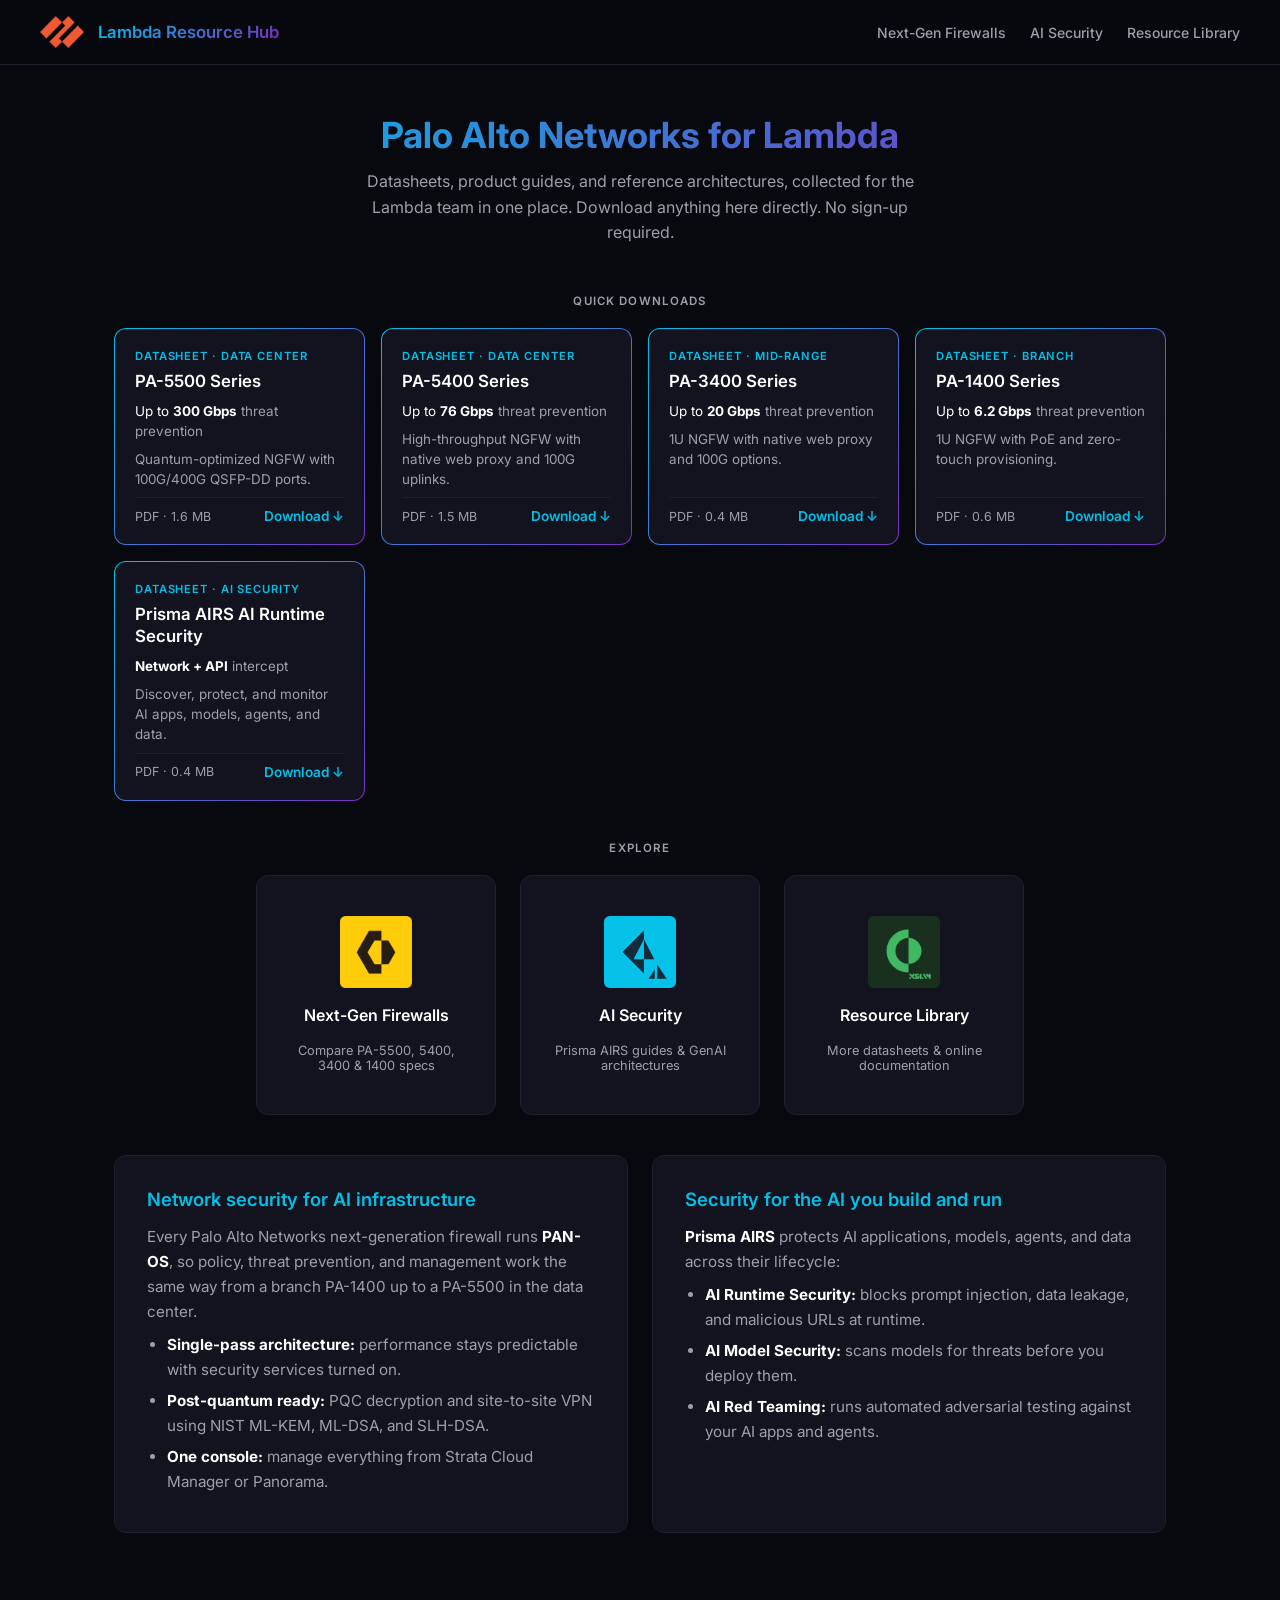
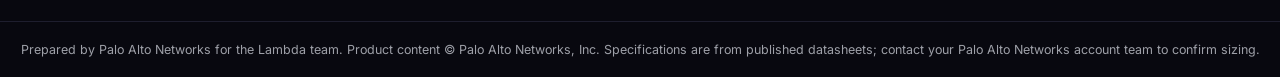
==== site/index.html @ ef271e7d "Add customer-facing Palo Alto Networks resource hub for Lambda Static four-page site (home, next-gen" ====
<!DOCTYPE html>
<html lang="en">
<head>
  <meta charset="UTF-8" />
  <meta name="viewport" content="width=device-width, initial-scale=1.0" />
  <title>Palo Alto Networks Resource Hub for Lambda</title>
  <meta name="description" content="Palo Alto Networks datasheets, Prisma AIRS guides, and reference architectures for the Lambda team." />
  <link rel="icon" type="image/png" href="assets/images/PAN-Color.png" />
  <link rel="stylesheet" href="assets/css/styles.css?v=1" />
</head>
<body>
  <nav>
    <img src="assets/images/PAN-Color.png" alt="Palo Alto Networks" class="logo" />
    <a class="site-title" href="index.html">Lambda Resource Hub</a>
    <div class="nav-links">
      <a href="firewalls.html">Next-Gen Firewalls</a>
      <a href="ai-security.html">AI Security</a>
      <a href="resources.html">Resource Library</a>
    </div>
  </nav>

  <main>
    <div class="page-header">
      <h1>Palo Alto Networks for Lambda</h1>
      <p>Datasheets, product guides, and reference architectures, collected for the Lambda team in one place. Download anything here directly. No sign-up required.</p>
    </div>

    <p class="section-label">Quick downloads</p>
    <div class="dl-grid">
      <a class="dl-card featured" href="assets/docs/datasheets/pa-5500-series.pdf" download>
        <span class="dl-kicker">Datasheet &middot; Data center</span>
        <span class="dl-title">PA-5500 Series</span>
        <span class="dl-stat">Up to <strong>300 Gbps</strong> <span>threat prevention</span></span>
        <span class="dl-desc">Quantum-optimized NGFW with 100G/400G QSFP-DD ports.</span>
        <span class="dl-action">PDF &middot; 1.6 MB <strong>Download &darr;</strong></span>
      </a>
      <a class="dl-card featured" href="assets/docs/datasheets/pa-5400-series.pdf" download>
        <span class="dl-kicker">Datasheet &middot; Data center</span>
        <span class="dl-title">PA-5400 Series</span>
        <span class="dl-stat">Up to <strong>76 Gbps</strong> <span>threat prevention</span></span>
        <span class="dl-desc">High-throughput NGFW with native web proxy and 100G uplinks.</span>
        <span class="dl-action">PDF &middot; 1.5 MB <strong>Download &darr;</strong></span>
      </a>
      <a class="dl-card featured" href="assets/docs/datasheets/pa-3400-series.pdf" download>
        <span class="dl-kicker">Datasheet &middot; Mid-range</span>
        <span class="dl-title">PA-3400 Series</span>
        <span class="dl-stat">Up to <strong>20 Gbps</strong> <span>threat prevention</span></span>
        <span class="dl-desc">1U NGFW with native web proxy and 100G options.</span>
        <span class="dl-action">PDF &middot; 0.4 MB <strong>Download &darr;</strong></span>
      </a>
      <a class="dl-card featured" href="assets/docs/datasheets/pa-1400-series.pdf" download>
        <span class="dl-kicker">Datasheet &middot; Branch</span>
        <span class="dl-title">PA-1400 Series</span>
        <span class="dl-stat">Up to <strong>6.2 Gbps</strong> <span>threat prevention</span></span>
        <span class="dl-desc">1U NGFW with PoE and zero-touch provisioning.</span>
        <span class="dl-action">PDF &middot; 0.6 MB <strong>Download &darr;</strong></span>
      </a>
      <a class="dl-card featured" href="assets/docs/datasheets/prisma-airs-ai-runtime-security.pdf" download>
        <span class="dl-kicker">Datasheet &middot; AI security</span>
        <span class="dl-title">Prisma AIRS AI Runtime Security</span>
        <span class="dl-stat"><strong>Network + API</strong> <span>intercept</span></span>
        <span class="dl-desc">Discover, protect, and monitor AI apps, models, agents, and data.</span>
        <span class="dl-action">PDF &middot; 0.4 MB <strong>Download &darr;</strong></span>
      </a>
    </div>

    <p class="section-label">Explore</p>
    <div class="menu-grid" style="margin-bottom:40px;">
      <a href="firewalls.html" class="menu-card">
        <div class="card-icon" style="background:none;width:72px;height:72px;">
          <img src="assets/images/Strata-Hybrid-dark.png" alt="" style="width:100%;height:100%;object-fit:contain;" />
        </div>
        <span class="card-label">Next-Gen Firewalls</span>
        <span class="card-sub">Compare PA-5500, 5400, 3400 &amp; 1400 specs</span>
      </a>

      <a href="ai-security.html" class="menu-card">
        <div class="card-icon" style="background:none;width:72px;height:72px;">
          <img src="assets/images/Prisma-AIRS-Hybrid-dark.svg" alt="" style="width:100%;height:100%;object-fit:contain;" />
        </div>
        <span class="card-label">AI Security</span>
        <span class="card-sub">Prisma AIRS guides &amp; GenAI architectures</span>
      </a>

      <a href="resources.html" class="menu-card">
        <div class="card-icon" style="background:none;width:72px;height:72px;">
          <img src="assets/images/Cortex-XSIAM-Hybrid.png" alt="" style="width:100%;height:100%;object-fit:contain;" />
        </div>
        <span class="card-label">Resource Library</span>
        <span class="card-sub">More datasheets &amp; online documentation</span>
      </a>
    </div>

    <div class="two-col">
      <div class="card">
        <h2>Network security for AI infrastructure</h2>
        <div class="prose">
          <p>Every Palo Alto Networks next-generation firewall runs <strong>PAN-OS</strong>, so policy, threat prevention, and management work the same way from a branch PA-1400 up to a PA-5500 in the data center.</p>
          <ul>
            <li><strong>Single-pass architecture:</strong> performance stays predictable with security services turned on.</li>
            <li><strong>Post-quantum ready:</strong> PQC decryption and site-to-site VPN using NIST ML-KEM, ML-DSA, and SLH-DSA.</li>
            <li><strong>One console:</strong> manage everything from Strata Cloud Manager or Panorama.</li>
          </ul>
        </div>
      </div>
      <div class="card">
        <h2>Security for the AI you build and run</h2>
        <div class="prose">
          <p><strong>Prisma AIRS</strong> protects AI applications, models, agents, and data across their lifecycle:</p>
          <ul>
            <li><strong>AI Runtime Security:</strong> blocks prompt injection, data leakage, and malicious URLs at runtime.</li>
            <li><strong>AI Model Security:</strong> scans models for threats before you deploy them.</li>
            <li><strong>AI Red Teaming:</strong> runs automated adversarial testing against your AI apps and agents.</li>
          </ul>
        </div>
      </div>
    </div>
  </main>

  <footer>
    Prepared by Palo Alto Networks for the Lambda team. Product content &copy; Palo Alto Networks, Inc. Specifications are from published datasheets; contact your Palo Alto Networks account team to confirm sizing.
  </footer>
</body>
</html>
---- site/assets/css/styles.css ----
@import url('https://fonts.googleapis.com/css2?family=Inter:wght@300;400;500;600;700&display=swap');

*, *::before, *::after { box-sizing: border-box; margin: 0; padding: 0; }

:root {
  --bg:        #08080F;
  --surface:   #13131F;
  --border:    #1E1E2E;
  --cyan:      #00C0E8;
  --purple:    #7B2FBE;
  --gradient:  linear-gradient(135deg, #00C0E8, #7B2FBE);
  --text:      #FFFFFF;
  --muted:     #9EA0A8;
  --radius:    12px;
  --font:      'Inter', system-ui, sans-serif;
}

html { font-size: 16px; }

body {
  background: var(--bg);
  color: var(--text);
  font-family: var(--font);
  min-height: 100vh;
  display: flex;
  flex-direction: column;
}

/* ── Nav ── */
nav {
  display: flex;
  align-items: center;
  gap: 14px;
  padding: 16px 40px;
  border-bottom: 1px solid var(--border);
  background: rgba(8,8,15,0.85);
  backdrop-filter: blur(12px);
  position: sticky;
  top: 0;
  z-index: 100;
}

nav img.logo { height: 32px; object-fit: contain; }

nav .site-title {
  font-size: 1.05rem;
  font-weight: 600;
  background: var(--gradient);
  -webkit-background-clip: text;
  -webkit-text-fill-color: transparent;
  background-clip: text;
  text-decoration: none;
}

nav .nav-links { margin-left: auto; display: flex; gap: 24px; }
nav .nav-links a {
  color: var(--muted);
  text-decoration: none;
  font-size: 0.875rem;
  font-weight: 500;
  transition: color 0.2s;
}
nav .nav-links a:hover { color: var(--cyan); }

/* ── Main ── */
main {
  flex: 1;
  width: 100%;
  max-width: 1100px;
  margin: 0 auto;
  padding: 48px 24px;
}

/* ── Page header ── */
.page-header {
  text-align: center;
  margin-bottom: 48px;
}
.page-header h1 {
  font-size: 2.25rem;
  font-weight: 700;
  background: var(--gradient);
  -webkit-background-clip: text;
  -webkit-text-fill-color: transparent;
  background-clip: text;
  margin-bottom: 12px;
}
.page-header p {
  color: var(--muted);
  font-size: 1rem;
  max-width: 560px;
  margin: 0 auto;
  line-height: 1.6;
}

/* ── Card ── */
.card {
  background: var(--surface);
  border: 1px solid var(--border);
  border-radius: var(--radius);
  padding: 32px;
}

/* ── Form ── */
.form-group { margin-bottom: 20px; }
.form-group label {
  display: block;
  font-size: 0.875rem;
  font-weight: 500;
  margin-bottom: 8px;
  color: var(--muted);
}
.form-group input {
  width: 100%;
  background: var(--bg);
  border: 1px solid var(--border);
  border-radius: 8px;
  padding: 12px 16px;
  color: var(--text);
  font-family: var(--font);
  font-size: 0.95rem;
  outline: none;
  transition: border-color 0.2s;
}
.form-group input:focus { border-color: var(--cyan); }
.form-group input::placeholder { color: #4a4a5a; }

.form-note {
  font-size: 0.8rem;
  color: var(--muted);
  margin-top: 6px;
  line-height: 1.5;
}

/* ── Buttons ── */
.btn {
  display: inline-flex;
  align-items: center;
  justify-content: center;
  gap: 8px;
  padding: 12px 28px;
  border-radius: 8px;
  font-family: var(--font);
  font-size: 0.95rem;
  font-weight: 600;
  cursor: pointer;
  text-decoration: none;
  transition: opacity 0.2s, transform 0.15s;
  border: none;
}
.btn:hover { opacity: 0.88; transform: translateY(-1px); }
.btn:active { transform: translateY(0); }

.btn-primary {
  background: var(--gradient);
  color: #fff;
  width: 100%;
}

.btn-outline {
  background: transparent;
  border: 1px solid var(--cyan);
  color: var(--cyan);
}

.btn-secondary {
  background: var(--surface);
  border: 1px solid var(--border);
  color: var(--text);
}

/* ── Section label ── */
.section-label {
  font-size: 0.72rem;
  font-weight: 600;
  text-transform: uppercase;
  letter-spacing: 0.1em;
  color: var(--muted);
  margin-bottom: 20px;
  text-align: center;
}

/* ── Menu grid ── */
.menu-grid {
  display: grid;
  grid-template-columns: repeat(auto-fit, 240px);
  gap: 24px;
  justify-content: center;
}

.menu-card {
  background: var(--surface);
  border: 1px solid var(--border);
  border-radius: var(--radius);
  padding: 36px 24px;
  text-decoration: none;
  display: flex;
  flex-direction: column;
  align-items: center;
  gap: 16px;
  transition: border-color 0.2s, transform 0.2s, box-shadow 0.2s;
  aspect-ratio: 1 / 1;
  justify-content: center;
  text-align: center;
}
.menu-card:hover {
  border-color: var(--cyan);
  transform: translateY(-4px);
  box-shadow: 0 12px 32px rgba(0,192,232,0.12);
}
.menu-card .card-icon {
  width: 52px;
  height: 52px;
  border-radius: 14px;
  background: var(--gradient);
  display: flex;
  align-items: center;
  justify-content: center;
  font-size: 1.5rem;
}
.menu-card .card-label {
  font-size: 1rem;
  font-weight: 600;
  color: var(--text);
  line-height: 1.4;
}
.menu-card .card-sub {
  font-size: 0.8rem;
  color: var(--muted);
}
.menu-card--disabled {
  opacity: 0.4;
  cursor: default;
  pointer-events: none;
}

/* ── Graphic link ── */
.graphic-link {
  display: block;
  max-width: 560px;
  margin: 0 auto 28px;
  border-radius: var(--radius);
  overflow: hidden;
  border: 1px solid rgba(63,95,172,0.35);
  box-shadow: 0px 0px 18px rgba(26,19,72,0.15);
  transition: transform 0.2s, box-shadow 0.2s;
}
.graphic-link:hover {
  transform: translateY(-2px);
  box-shadow: 0 12px 32px rgba(0,192,232,0.15);
}
.graphic-link img {
  display: block;
  width: 100%;
}

/* ── Embed container ── */
.embed-wrap {
  border-radius: var(--radius);
  overflow: hidden;
  border: 1px solid var(--border);
  background: var(--surface);
  margin-bottom: 32px;
}

/* ── Slideshow ── */
.slideshow { margin-bottom: 32px; }
.slideshow-frame {
  position: relative;
  border: 1px solid rgba(63,95,172,0.35);
  box-shadow: 0px 0px 18px rgba(26,19,72,0.15);
  border-radius: 10px;
  overflow: hidden;
  background: #000;
  aspect-ratio: 1920/1080;
}
.slideshow .slide {
  display: block;
  width: 100%;
  height: 100%;
  object-fit: contain;
  cursor: pointer;
}
.slideshow .slide[hidden] { display: none; }
.slide-nav {
  position: absolute;
  top: 50%;
  transform: translateY(-50%);
  width: 44px;
  height: 44px;
  border-radius: 50%;
  border: 1px solid var(--border);
  background: rgba(10,10,18,0.7);
  color: var(--text);
  font-size: 1.6rem;
  line-height: 1;
  cursor: pointer;
  transition: border-color 0.2s, color 0.2s;
}
.slide-nav:hover { border-color: var(--cyan); color: var(--cyan); }
.slide-prev { left: 12px; }
.slide-next { right: 12px; }
.slide-dots {
  display: flex;
  justify-content: center;
  gap: 10px;
  margin-top: 14px;
}
.slide-dots button {
  width: 10px;
  height: 10px;
  padding: 0;
  border-radius: 50%;
  border: none;
  background: var(--border);
  cursor: pointer;
}
.slide-dots button[aria-current="true"] { background: var(--cyan); }

/* ── CTA row ── */
.cta-row {
  display: flex;
  gap: 16px;
  flex-wrap: wrap;
  justify-content: center;
  margin-top: 32px;
}
.cta-row .btn { min-width: 200px; }

/* ── Banner ── */
.banner {
  background: linear-gradient(135deg, rgba(0,192,232,0.12), rgba(123,47,190,0.12));
  border: 1px solid rgba(0,192,232,0.3);
  border-radius: var(--radius);
  padding: 20px 28px;
  margin-bottom: 28px;
  font-size: 0.95rem;
  line-height: 1.6;
  color: var(--text);
}
.banner strong { color: var(--cyan); }

/* ── Scoreboard ── */
.scoreboard-table {
  width: 100%;
  border-collapse: collapse;
  font-size: 0.9rem;
}
.scoreboard-table th {
  text-align: left;
  padding: 12px 16px;
  color: var(--muted);
  font-weight: 500;
  font-size: 0.8rem;
  text-transform: uppercase;
  letter-spacing: 0.06em;
  border-bottom: 1px solid var(--border);
}
.scoreboard-table td {
  padding: 14px 16px;
  border-bottom: 1px solid var(--border);
}
.scoreboard-table tr:last-child td { border-bottom: none; }
.scoreboard-table tr:hover td { background: rgba(255,255,255,0.03); }

.rank-badge {
  display: inline-flex;
  align-items: center;
  justify-content: center;
  width: 28px;
  height: 28px;
  border-radius: 50%;
  font-weight: 700;
  font-size: 0.8rem;
}
.rank-1 { background: linear-gradient(135deg,#FFD700,#FFA500); color:#000; }
.rank-2 { background: linear-gradient(135deg,#C0C0C0,#A8A8A8); color:#000; }
.rank-3 { background: linear-gradient(135deg,#CD7F32,#A0522D); color:#fff; }
.rank-other { background: var(--border); color: var(--muted); }

.score-pill {
  display: inline-block;
  padding: 3px 10px;
  border-radius: 20px;
  background: rgba(0,192,232,0.15);
  color: var(--cyan);
  font-weight: 600;
  font-size: 0.85rem;
}

.refresh-note {
  text-align: right;
  font-size: 0.75rem;
  color: var(--muted);
  margin-top: 12px;
}

/* ── Status / error ── */
.status-center {
  display: flex;
  flex-direction: column;
  align-items: center;
  justify-content: center;
  gap: 16px;
  min-height: 220px;
  color: var(--muted);
  font-size: 0.9rem;
}

.error-page {
  display: flex;
  flex-direction: column;
  align-items: center;
  justify-content: center;
  flex: 1;
  text-align: center;
  gap: 24px;
  padding: 48px 24px;
}
.error-page h1 {
  font-size: 2rem;
  font-weight: 700;
}
.error-icon {
  font-size: 3.5rem;
}

/* ── Footer ── */
footer {
  text-align: center;
  padding: 20px;
  color: var(--muted);
  font-size: 0.78rem;
  border-top: 1px solid var(--border);
}

/* ── Responsive ── */
@media (max-width: 600px) {
  nav { padding: 14px 20px; }
  main { padding: 32px 16px; }
  .page-header h1 { font-size: 1.6rem; }
  .cta-row { flex-direction: column; align-items: stretch; }
  .cta-row .btn { min-width: unset; }
}


/* ── Lambda resource hub additions (not in ai_sec_by_design) ── */
.card h2 { font-size: 1.15rem; font-weight: 600; color: var(--cyan); margin-bottom: 14px; }
.card h3 { font-size: 1rem; font-weight: 600; margin: 18px 0 8px; }
.prose { color: var(--muted); line-height: 1.65; font-size: 0.95rem; }
.prose p + p { margin-top: 12px; }
.prose ul { padding-left: 20px; margin-top: 8px; }
.prose li { margin-bottom: 6px; }
.prose strong { color: var(--text); }
.prose a, .scoreboard-table a { color: var(--cyan); text-decoration: none; }
.prose a:hover, .scoreboard-table a:hover { text-decoration: underline; }
.table-wrap { overflow-x: auto; -webkit-overflow-scrolling: touch; margin-bottom: 12px; }
.table-wrap .scoreboard-table { min-width: 720px; }
.table-wrap .scoreboard-table td, .table-wrap .scoreboard-table th { white-space: nowrap; }
.scoreboard-table td { vertical-align: top; line-height: 1.5; color: var(--muted); }
.scoreboard-table td:first-child { color: var(--text); font-weight: 500; white-space: nowrap; }
.scoreboard-table tr.series-row td { background: rgba(0,192,232,0.06); color: var(--cyan); font-weight: 600; font-size: 0.8rem; letter-spacing: 0.06em; text-transform: uppercase; }
.two-col { display: grid; grid-template-columns: repeat(auto-fit, minmax(300px, 1fr)); gap: 24px; margin-bottom: 40px; }
.note { font-size: 0.8rem; color: var(--muted); margin-top: 10px; line-height: 1.5; }
.section-label + .note { margin: -8px 0 16px; }

/* Download cards */
.dl-grid { display: grid; grid-template-columns: repeat(auto-fill, minmax(230px, 1fr)); gap: 16px; margin-bottom: 40px; }
.dl-card {
  position: relative; background: var(--surface); border: 1px solid var(--border); border-radius: var(--radius);
  padding: 20px; text-decoration: none; display: flex; flex-direction: column; gap: 8px;
  transition: border-color 0.2s, transform 0.2s;
}
.dl-card:hover { border-color: var(--cyan); transform: translateY(-2px); }
.dl-card.featured { border: 1px solid transparent; background: linear-gradient(var(--surface), var(--surface)) padding-box, var(--gradient) border-box; }
.dl-card .dl-kicker { color: var(--cyan); font-size: 0.7rem; font-weight: 600; letter-spacing: 0.08em; text-transform: uppercase; }
.dl-card .dl-title { color: var(--text); font-weight: 600; font-size: 1.05rem; line-height: 1.3; }
.dl-card .dl-desc { color: var(--muted); font-size: 0.84rem; line-height: 1.5; }
.dl-card .dl-stat { color: var(--text); font-size: 0.84rem; line-height: 1.5; }
.dl-card .dl-stat span { color: var(--muted); }
.dl-card .dl-action {
  margin-top: auto; padding-top: 10px; display: flex; justify-content: space-between; align-items: center;
  font-size: 0.78rem; color: var(--muted); border-top: 1px solid var(--border);
}
.dl-card .dl-action strong { color: var(--cyan); font-weight: 600; font-size: 0.85rem; }

.series { margin-bottom: 40px; scroll-margin-top: 90px; }
.series-head { display: flex; flex-wrap: wrap; align-items: center; justify-content: space-between; gap: 12px; margin-bottom: 12px; }
.series-head h2 { margin: 0; }
.series-head .btn { width: auto; padding: 10px 18px; font-size: 0.85rem; }
.pill-row { display: flex; flex-wrap: wrap; gap: 8px; margin: 4px 0 28px; }
.pill-row a {
  padding: 6px 14px; border: 1px solid var(--border); border-radius: 20px; color: var(--muted);
  font-size: 0.82rem; text-decoration: none; transition: border-color 0.2s, color 0.2s;
}
.pill-row a:hover { border-color: var(--cyan); color: var(--cyan); }
code { font-size: 0.85em; }

@media (max-width: 860px) {
  nav { flex-wrap: wrap; }
  nav .nav-links { margin-left: 0; width: 100%; flex-wrap: wrap; gap: 8px 18px; }
}
@media (max-width: 600px) {
  .card { padding: 20px; }
  .two-col { grid-template-columns: 1fr; }
  .series-head .btn { width: 100%; text-align: center; }
}
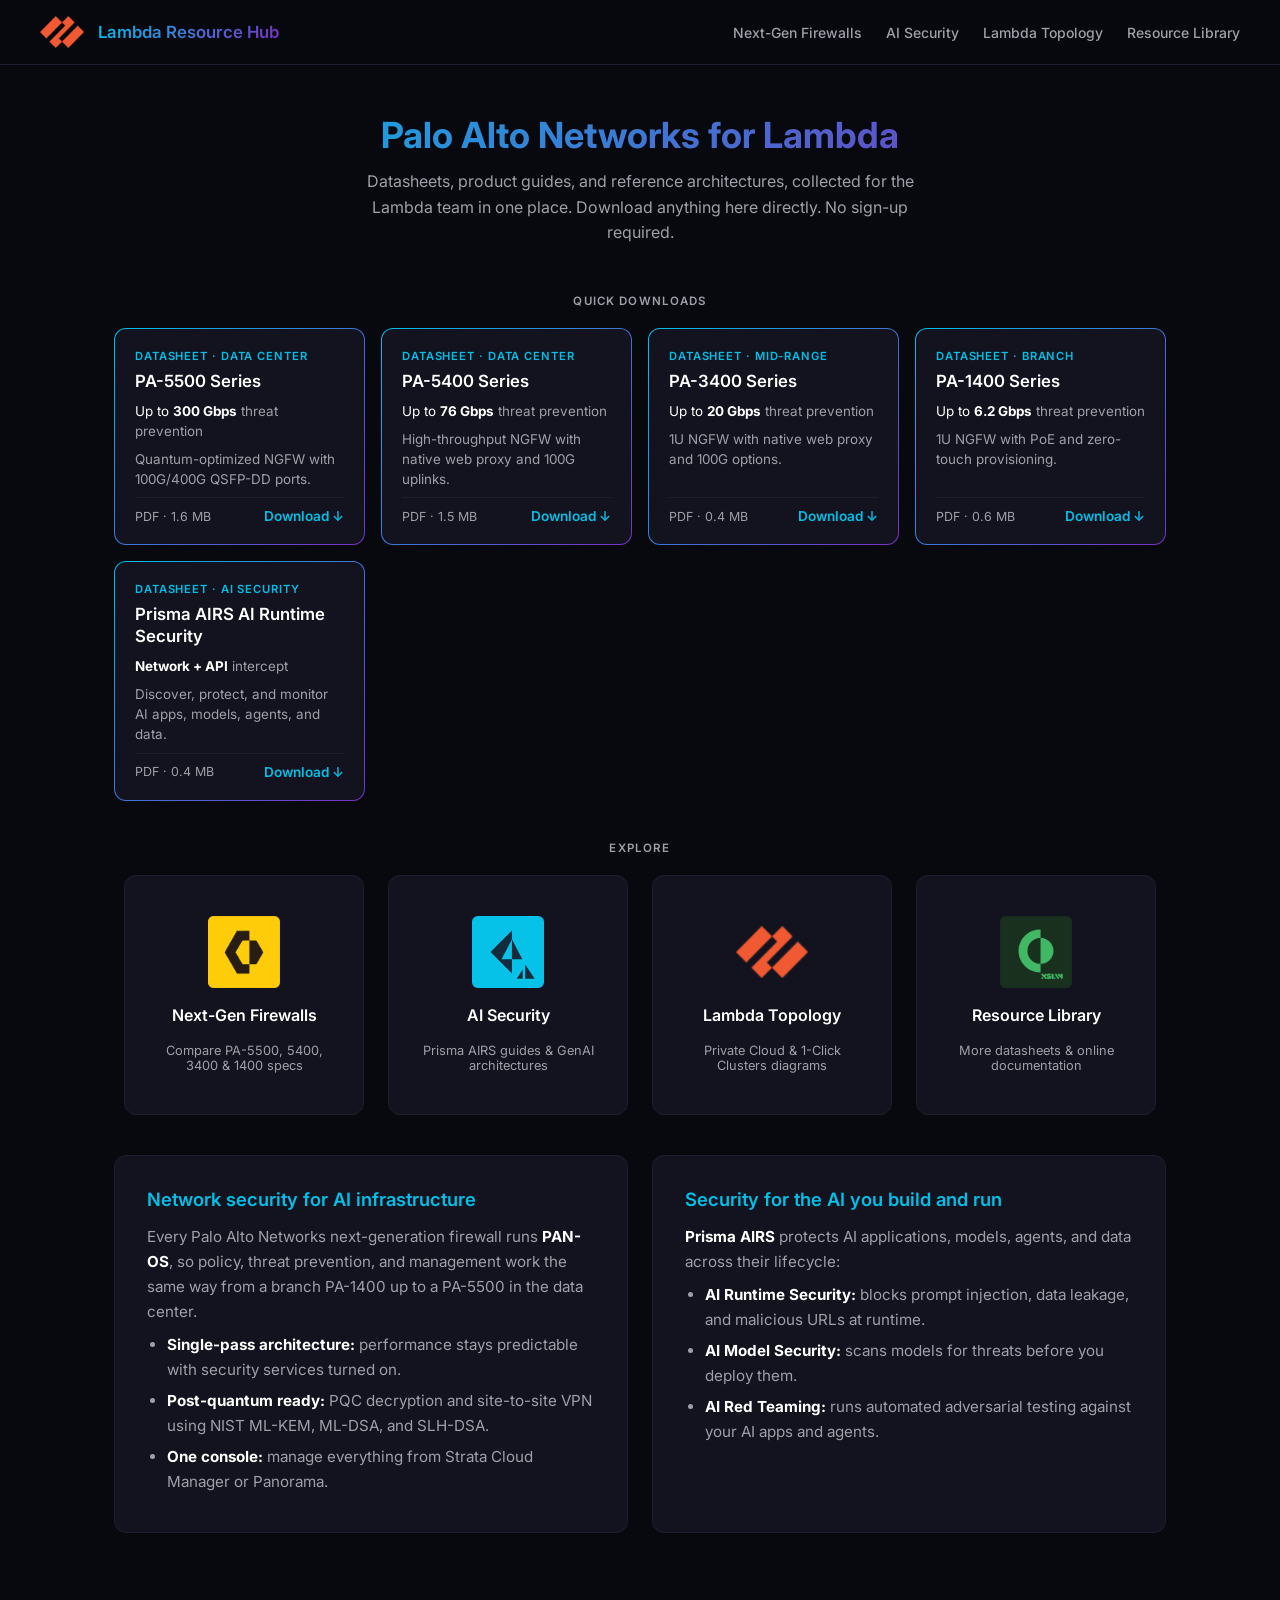
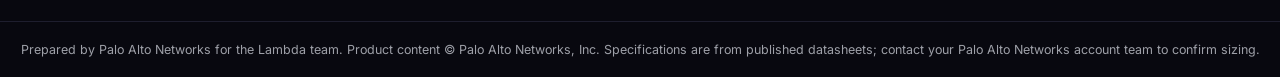
==== commit 1c4abd57: "Add Lambda Topology page and single-pass architecture brief - New topology.html embeds the Lambda Pr" ====
--- a/site/index.html
+++ b/site/index.html
@@ -6,7 +6,7 @@
   <title>Palo Alto Networks Resource Hub for Lambda</title>
   <meta name="description" content="Palo Alto Networks datasheets, Prisma AIRS guides, and reference architectures for the Lambda team." />
   <link rel="icon" type="image/png" href="assets/images/PAN-Color.png" />
-  <link rel="stylesheet" href="assets/css/styles.css?v=1" />
+  <link rel="stylesheet" href="assets/css/styles.css?v=3" />
 </head>
 <body>
   <nav>
@@ -15,6 +15,7 @@
     <div class="nav-links">
       <a href="firewalls.html">Next-Gen Firewalls</a>
       <a href="ai-security.html">AI Security</a>
+      <a href="topology.html">Lambda Topology</a>
       <a href="resources.html">Resource Library</a>
     </div>
   </nav>
@@ -82,6 +83,14 @@
         <span class="card-sub">Prisma AIRS guides &amp; GenAI architectures</span>
       </a>
 
+      <a href="topology.html" class="menu-card">
+        <div class="card-icon" style="background:none;width:72px;height:72px;">
+          <img src="assets/images/PAN-Color.png" alt="" style="width:100%;height:100%;object-fit:contain;" />
+        </div>
+        <span class="card-label">Lambda Topology</span>
+        <span class="card-sub">Private Cloud &amp; 1-Click Clusters diagrams</span>
+      </a>
+
       <a href="resources.html" class="menu-card">
         <div class="card-icon" style="background:none;width:72px;height:72px;">
           <img src="assets/images/Cortex-XSIAM-Hybrid.png" alt="" style="width:100%;height:100%;object-fit:contain;" />
--- a/site/assets/css/styles.css
+++ b/site/assets/css/styles.css
@@ -505,3 +505,8 @@
   .two-col { grid-template-columns: 1fr; }
   .series-head .btn { width: 100%; text-align: center; }
 }
+
+/* PDF embeds (topology page). PNG shows first; PDF.js swaps in a canvas render of the PDF. */
+.pdf-embed { display: block; border: 1px solid var(--border); border-radius: 8px; overflow: hidden; background: #fff; transition: border-color 0.2s; }
+.pdf-embed:hover { border-color: var(--cyan); }
+.pdf-embed img, .pdf-embed canvas { display: block; width: 100%; height: auto; }
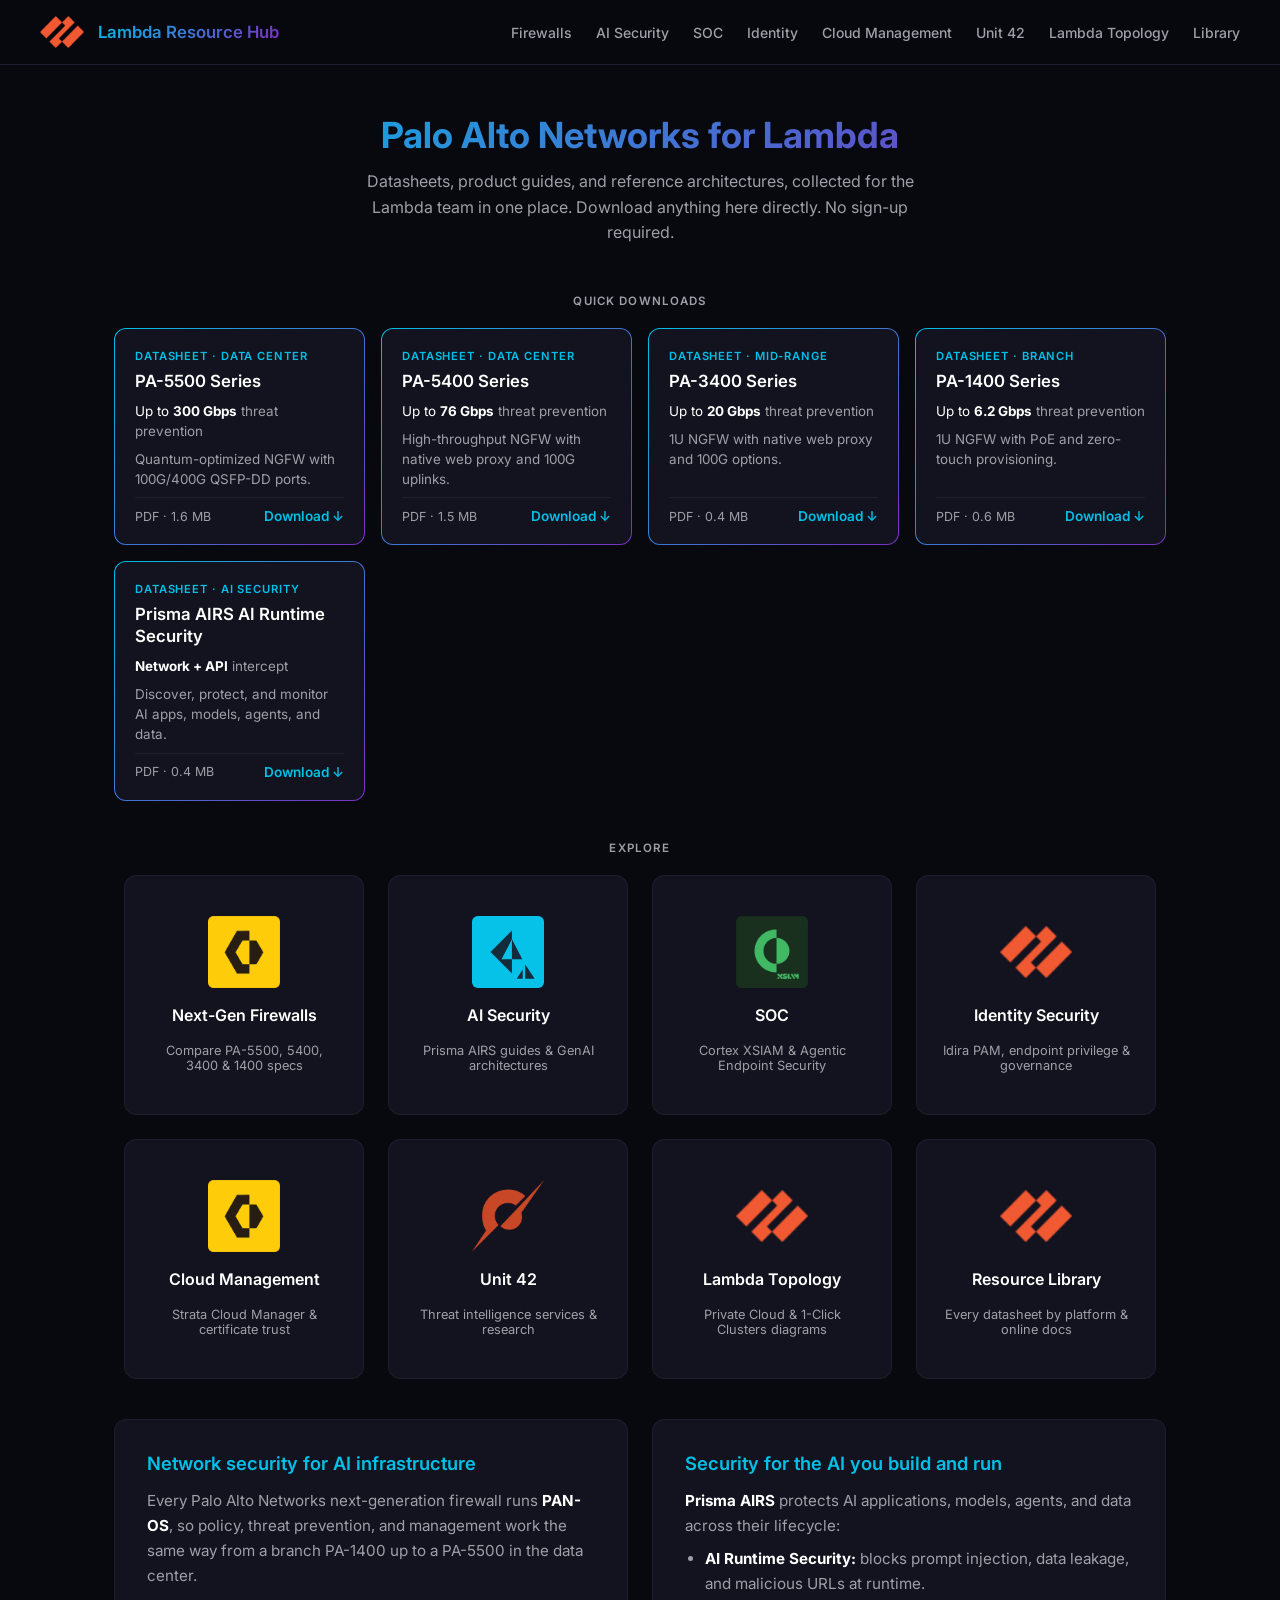
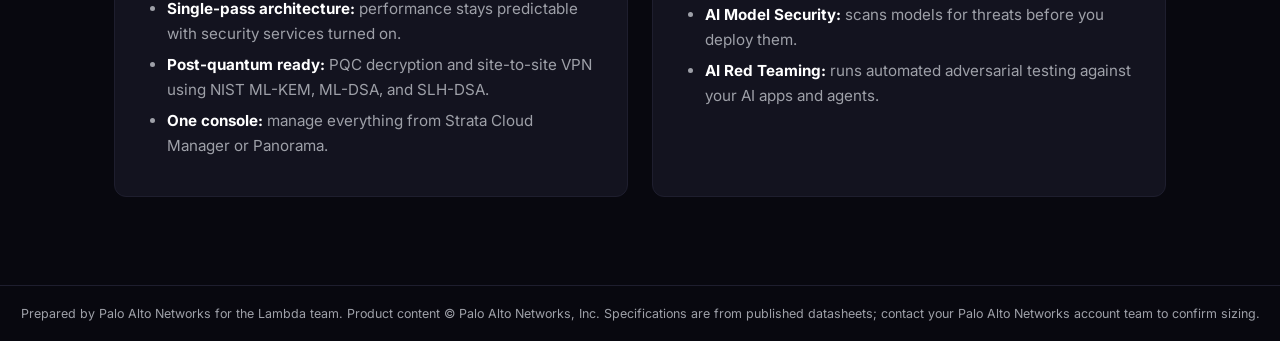
==== commit 3c017620: "Add SOC, Identity, Cloud Management, and Unit 42 pages - soc.html: Cortex XSIAM and Cortex Agentic E" ====
--- a/site/index.html
+++ b/site/index.html
@@ -6,17 +6,21 @@
   <title>Palo Alto Networks Resource Hub for Lambda</title>
   <meta name="description" content="Palo Alto Networks datasheets, Prisma AIRS guides, and reference architectures for the Lambda team." />
   <link rel="icon" type="image/png" href="assets/images/PAN-Color.png" />
-  <link rel="stylesheet" href="assets/css/styles.css?v=3" />
+  <link rel="stylesheet" href="assets/css/styles.css?v=5" />
 </head>
 <body>
   <nav>
     <img src="assets/images/PAN-Color.png" alt="Palo Alto Networks" class="logo" />
     <a class="site-title" href="index.html">Lambda Resource Hub</a>
     <div class="nav-links">
-      <a href="firewalls.html">Next-Gen Firewalls</a>
+      <a href="firewalls.html">Firewalls</a>
       <a href="ai-security.html">AI Security</a>
+      <a href="soc.html">SOC</a>
+      <a href="identity.html">Identity</a>
+      <a href="cloud-management.html">Cloud Management</a>
+      <a href="unit42.html">Unit 42</a>
       <a href="topology.html">Lambda Topology</a>
-      <a href="resources.html">Resource Library</a>
+      <a href="resources.html">Library</a>
     </div>
   </nav>
 
@@ -83,6 +87,38 @@
         <span class="card-sub">Prisma AIRS guides &amp; GenAI architectures</span>
       </a>
 
+      <a href="soc.html" class="menu-card">
+        <div class="card-icon" style="background:none;width:72px;height:72px;">
+          <img src="assets/images/Cortex-XSIAM-Hybrid.png" alt="" style="width:100%;height:100%;object-fit:contain;" />
+        </div>
+        <span class="card-label">SOC</span>
+        <span class="card-sub">Cortex XSIAM &amp; Agentic Endpoint Security</span>
+      </a>
+
+      <a href="identity.html" class="menu-card">
+        <div class="card-icon" style="background:none;width:72px;height:72px;">
+          <img src="assets/images/PAN-Color.png" alt="" style="width:100%;height:100%;object-fit:contain;" />
+        </div>
+        <span class="card-label">Identity Security</span>
+        <span class="card-sub">Idira PAM, endpoint privilege &amp; governance</span>
+      </a>
+
+      <a href="cloud-management.html" class="menu-card">
+        <div class="card-icon" style="background:none;width:72px;height:72px;">
+          <img src="assets/images/Strata-Hybrid-dark.png" alt="" style="width:100%;height:100%;object-fit:contain;" />
+        </div>
+        <span class="card-label">Cloud Management</span>
+        <span class="card-sub">Strata Cloud Manager &amp; certificate trust</span>
+      </a>
+
+      <a href="unit42.html" class="menu-card">
+        <div class="card-icon" style="background:none;width:72px;height:72px;">
+          <img src="assets/images/unit42.png" alt="" style="width:100%;height:100%;object-fit:cover;object-position:left center;" />
+        </div>
+        <span class="card-label">Unit 42</span>
+        <span class="card-sub">Threat intelligence services &amp; research</span>
+      </a>
+
       <a href="topology.html" class="menu-card">
         <div class="card-icon" style="background:none;width:72px;height:72px;">
           <img src="assets/images/PAN-Color.png" alt="" style="width:100%;height:100%;object-fit:contain;" />
@@ -93,10 +129,10 @@
 
       <a href="resources.html" class="menu-card">
         <div class="card-icon" style="background:none;width:72px;height:72px;">
-          <img src="assets/images/Cortex-XSIAM-Hybrid.png" alt="" style="width:100%;height:100%;object-fit:contain;" />
+          <img src="assets/images/PAN-Color.png" alt="" style="width:100%;height:100%;object-fit:contain;" />
         </div>
         <span class="card-label">Resource Library</span>
-        <span class="card-sub">More datasheets &amp; online documentation</span>
+        <span class="card-sub">Every datasheet by platform &amp; online docs</span>
       </a>
     </div>
 
--- a/site/assets/css/styles.css
+++ b/site/assets/css/styles.css
@@ -510,3 +510,13 @@
 .pdf-embed { display: block; border: 1px solid var(--border); border-radius: 8px; overflow: hidden; background: #fff; transition: border-color 0.2s; }
 .pdf-embed:hover { border-color: var(--cyan); }
 .pdf-embed img, .pdf-embed canvas { display: block; width: 100%; height: auto; }
+
+/* Nine-page nav: wrap links onto their own row before they squeeze the title. */
+@media (max-width: 1240px) {
+  nav { flex-wrap: wrap; }
+  nav .nav-links { margin-left: 0; width: 100%; flex-wrap: wrap; gap: 8px 20px; }
+}
+
+/* Keep "PDF · N pages · X MB" and "Download" each on one line; the link drops below when the card is narrow. */
+.dl-card .dl-action { white-space: nowrap; flex-wrap: wrap; column-gap: 12px; row-gap: 4px; }
+.dl-card .dl-action strong { margin-left: auto; }
